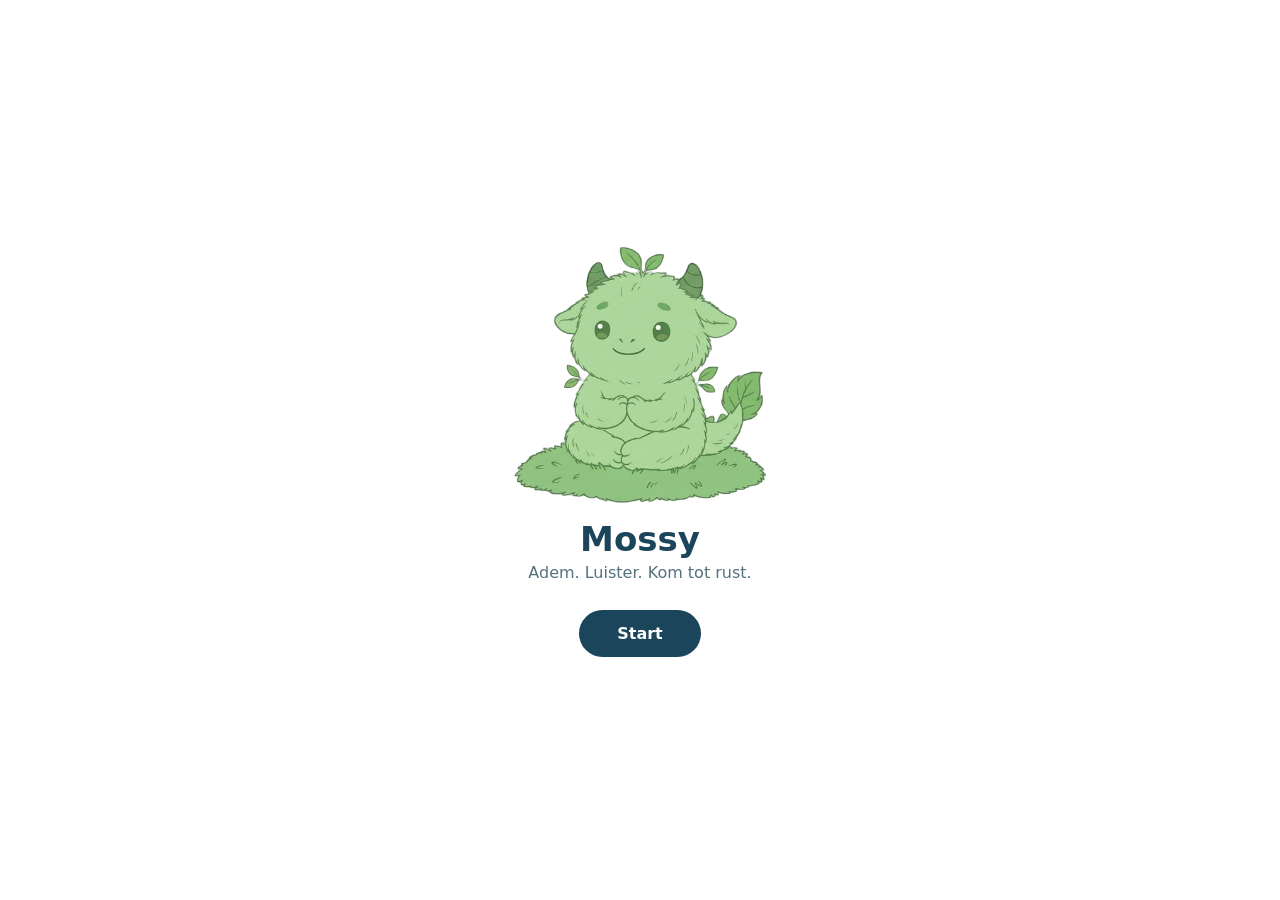
==== webapp/index.html @ 45d408dc "Projectstructuur: webapp, shared, physicalgames" ====
<!DOCTYPE html>
<html lang="nl">
<head>
  <meta charset="utf-8">
  <meta name="viewport" content="width=device-width, initial-scale=1, viewport-fit=cover">
  <meta name="theme-color" content="#ffffff">
  <title>Mossy</title>
  <link rel="stylesheet" href="style.css">
  <script src="script.js" defer></script>
</head>
<body>

  <!-- Welkomstscherm -->
  <div id="welcome">
    <img src="images/mossy.png" alt="Mossy, een klein mosdraakje">
    <h2>Mossy</h2>
    <p>Adem. Luister. Kom tot rust.</p>
    <button class="primary" id="go">Start</button>
  </div>

  <div id="app">
    <main>

      <!-- Ademhaling -->
      <section class="screen on" id="s-breathe">
        <div class="hd">
          <div>
            <h1>Ademhaling</h1>
            <p class="sub">In 4 · vasthouden 4 · uit 6</p>
          </div>
          <img class="mini" src="images/mossy.png" alt="">
        </div>
        <div class="stage">
          <div id="orb"></div>
          <div id="phase">Klaar</div>
        </div>
        <button class="primary" id="bBtn">Start</button>
      </section>

      <!-- Geluiden -->
      <section class="screen" id="s-sounds">
        <div class="hd">
          <div>
            <h1>Geluiden</h1>
            <p class="sub">Tik om af te spelen. Tik nogmaals om te stoppen.</p>
          </div>
          <img class="mini" src="images/mossy-headphones.png" alt="">
        </div>
        <div id="list"></div>
        <label class="lbl" for="vol">Volume</label>
        <input type="range" id="vol" min="0" max="100" value="50">
      </section>

      <!-- Mediteren -->
      <section class="screen" id="s-med">
        <div class="hd">
          <div>
            <h1>Mediteren</h1>
            <p class="sub">Kies een duur en kom tot rust.</p>
          </div>
          <img class="mini" src="images/mossy-yoga.png" alt="">
        </div>
        <div class="chips" id="chips"></div>
        <div class="stage">
          <svg viewBox="0 0 120 120">
            <circle cx="60" cy="60" r="54" fill="none" stroke="var(--ring)" stroke-width="5"/>
            <circle id="arc" cx="60" cy="60" r="54" fill="none" stroke="var(--accent)" stroke-width="5"
                    stroke-linecap="round" stroke-dasharray="339.3" stroke-dashoffset="0" transform="rotate(-90 60 60)"/>
          </svg>
          <div class="dial">
            <button class="plus" id="mPlus" disabled aria-label="Eén minuut erbij">+1 min</button>
            <div id="time" role="timer" aria-live="off">5:00</div>
            <div class="ctrls">
              <button class="ctl" id="mPause" disabled>
                <svg class="i-pause" viewBox="0 0 24 24" aria-hidden="true"><rect x="7" y="5" width="3.5" height="14" rx="1"/><rect x="13.5" y="5" width="3.5" height="14" rx="1"/></svg>
                <svg class="i-play" viewBox="0 0 24 24" aria-hidden="true"><path d="M8 5.5v13l10.5-6.5z"/></svg>
                <span>Pauze</span>
              </button>
              <button class="ctl" id="mRestart" title="Zet de timer en het onderwerp terug naar het begin">
                <svg viewBox="0 0 24 24" aria-hidden="true"><path d="M5 12a7 7 0 1 0 2.1-5" fill="none" stroke="currentColor" stroke-width="2.4" stroke-linecap="round"/><path d="M4.5 3.5v4.5H9" fill="none" stroke="currentColor" stroke-width="2.4" stroke-linecap="round" stroke-linejoin="round"/></svg>
                <span>Opnieuw</span>
              </button>
            </div>
          </div>
        </div>
        <p id="mState" class="mstate" aria-live="polite"></p>
        <button class="primary" id="mBtn">Begin</button>

        <!-- Onderwerp om over na te denken -->
        <div class="topic" id="topic" aria-live="polite">
          <span class="tag" id="topicTag" hidden><i class="dd"></i><span></span></span>
          <p id="topicText" class="empty">Tik op <b>Genereer</b> voor een onderwerp om over na te denken tijdens het mediteren.</p>
        </div>
        <div class="topic-actions">
          <button class="sec" id="prevBtn" hidden>← Vorig onderwerp</button>
          <button class="gen" id="genBtn"><span class="spin" aria-hidden="true">🔄</span>Genereer</button>
        </div>
      </section>

      <!-- Tips: Positieve Gezondheid -->
      <section class="screen" id="s-tips">
        <div class="hd">
          <div>
            <h1>Positieve Gezondheid</h1>
            <p class="sub">Zes domeinen. Kies er één voor tips.</p>
          </div>
          <img class="mini" src="images/mossy-book.png" alt="">
        </div>

        <details class="tip">
          <summary><i class="dd dd-body"></i>Lichaamsfuncties</summary>
          <p class="asp">Gezond voelen, fitheid, slapen, eten, bewegen en meer</p>
          <div class="tp"><span>Leg je telefoon 30 minuten voor het slapen weg.</span></div>
          <div class="tp"><span>Drink een glas water en eet iets voordat je gaat leren.</span></div>
          <div class="tp"><span>Sta elk uur even op en beweeg een minuutje.</span></div>
          <div class="gw"><button class="go" data-go="stretch">Open Rekken</button></div>
        </details>

        <details class="tip">
          <summary><i class="dd dd-mind"></i>Mentaal welbevinden</summary>
          <p class="asp">Concentreren, vrolijk zijn, jezelf accepteren, omgaan met verandering en meer</p>
          <div class="tp"><span>Schrijf 2 minuten alles op wat je dwarszit en kies er één ding uit.</span></div>
          <div class="tp"><span>Doe de 5-4-3-2-1 oefening: 5 dingen die je ziet, 4 die je voelt, 3 die je hoort, 2 die je ruikt, 1 die je proeft.</span></div>
          <div class="tp"><span>Adem drie keer rustig in en uit.</span></div>
          <div class="gw"><button class="go" data-go="breathe">Open Ademhaling</button></div>
        </details>

        <details class="tip">
          <summary><i class="dd dd-meaning"></i>Zingeving</summary>
          <p class="asp">Zinvol leven, vertrouwen, dankbaarheid, blijven leren en meer</p>
          <div class="tp"><span>Schrijf één ding op waar je dankbaar voor bent.</span></div>
          <div class="tp"><span>Vraag jezelf af waarom dit vak of deze taak ertoe doet voor jou.</span></div>
          <div class="tp"><span>Leer iets kleins puur voor de lol.</span></div>
          <div class="tp"><span>Neem even een rustmoment.</span></div>
          <div class="gw"><button class="go" data-go="med">Open Mediteren</button></div>
        </details>

        <details class="tip">
          <summary><i class="dd dd-life"></i>Kwaliteit van leven</summary>
          <p class="asp">Genieten, gelukkig zijn, balans, je veilig voelen en meer</p>
          <div class="tp"><span>Plan elke dag iets kleins waar je van geniet.</span></div>
          <div class="tp"><span>Zoek een rustige plek om te leren of te ontspannen.</span></div>
          <div class="tp"><span>Zorg voor balans tussen school, vrienden en tijd voor jezelf.</span></div>
          <div class="gw"><button class="go" data-go="sounds">Open Geluiden</button></div>
        </details>

        <details class="tip">
          <summary><i class="dd dd-social"></i>Meedoen</summary>
          <p class="asp">Sociale contacten, erbij horen, steun van anderen en meer</p>
          <div class="tp"><span>Stuur een vriend of klasgenoot een berichtje.</span></div>
          <div class="tp"><span>Doe af en toe iets leuks samen, zoals een wandeling of samen leren.</span></div>
          <div class="tp"><span>Zoek een groep of club waar je bij hoort.</span></div>
        </details>

        <details class="tip">
          <summary><i class="dd dd-daily"></i>Dagelijks functioneren</summary>
          <p class="asp">Zorgen voor jezelf, je grenzen kennen, omgaan met tijd, hulp vragen en meer</p>
          <div class="tp"><span>Maak de taak kleiner: kies de kleinste volgende stap en doe die 10 minuten.</span></div>
          <div class="tp"><span>Plan je week en schrijf de deadlines op.</span></div>
          <div class="tp"><span>Vraag hulp bij een mentor, docent of schoolcoach. Daar zijn ze voor.</span></div>
        </details>

        <p class="note">Heb je meer hulp nodig? Praat met een docent of maak een afspraak met je SLB'er.</p>
      </section>

      <!-- Rekken -->
      <section class="screen" id="s-stretch">
        <div class="hd">
          <div>
            <h1>Rekken</h1>
            <p class="sub">Veel gezeten? Beweeg een minuutje.</p>
          </div>
          <img class="mini" src="images/mossy-stretch.png" alt="">
        </div>
        <div class="chips pick" id="stLen">
          <button class="chip on" data-v="q">Kort · 1 min</button>
          <button class="chip" data-v="f">Volledig · 3 min</button>
        </div>
        <div class="stage stretch-stage">
          <div id="stEmoji">🤸</div>
          <div id="stName">Klaar?</div>
          <p id="stText" class="sub">Kies een duur en druk op start.</p>
          <div class="dots" id="stDots"></div>
          <div class="bar"><i id="stBar"></i></div>
          <div id="stClock"></div>
        </div>
        <button class="primary" id="stBtn">Start</button>
      </section>

    </main>

    <nav id="nav">
      <button class="on" data-t="breathe"><i>🌬️</i>Ademhaling</button>
      <button data-t="sounds"><i>🌧️</i>Geluiden</button>
      <button data-t="med"><i>🧘</i>Mediteren</button>
      <button data-t="tips"><i>🌱</i>Tips</button>
      <button data-t="stretch"><i>🤸</i>Rekken</button>
    </nav>
  </div>

</body>
</html>
---- webapp/style.css ----
/* ===== Variabelen ===== */
:root {
  --bg1: #ffffff;
  --bg2: #ffffff;
  --card: #e2f2cb99;
  --text: #1B455B;
  --muted: #55727f;
  --accent: #64b255;
  --ring: #e2f2cb;
  --navy: #1B455B;
  --lime: #96cc4b;
}

/* ===== Basis ===== */
* { box-sizing: border-box; }

html, body { height: 100%; margin: 0; }

body {
  /* ruimte voor de notch / home-balk op telefoons */
  padding-top: env(safe-area-inset-top, 0px);
  padding-bottom: env(safe-area-inset-bottom, 0px);
  background: linear-gradient(var(--bg1), var(--bg2));
  color: var(--text);
  font-family: system-ui, -apple-system, "Segoe UI", sans-serif;
  display: flex;
  justify-content: center;
}

html, body, button, summary, input { touch-action: manipulation; }

button {
  font: inherit;
  color: inherit;
  cursor: pointer;
  border: 0;
  -webkit-tap-highlight-color: transparent;
  -webkit-user-select: none;
  user-select: none;
}

/* ===== Layout ===== */
#app {
  width: 100%;
  max-width: 430px;
  height: 100%;
  display: flex;
  flex-direction: column;
  background: var(--bg1);
  color: var(--text);
  transition: background .5s, color .5s;
}

main {
  flex: 1;
  overflow-y: auto;
  padding: 28px 22px 12px;
  display: flex;
  flex-direction: column;
  align-items: center;
  scrollbar-width: none;
}
main::-webkit-scrollbar { display: none; }

h1 { font-size: 22px; font-weight: 600; margin: 0 0 4px; align-self: flex-start; }
p.sub { margin: 0 0 24px; color: var(--muted); font-size: 14px; align-self: flex-start; }

.screen { display: none; width: 100%; flex-direction: column; align-items: center; flex: 1; }
.screen.on { display: flex; }

/* Kop met mini-Mossy rechts */
.hd { width: 100%; display: flex; justify-content: space-between; align-items: flex-start; gap: 12px; }
.hd p.sub { margin-bottom: 12px; }
.mini { width: 72px; height: 72px; object-fit: contain; flex-shrink: 0; }

/* ===== Knoppen ===== */
.primary {
  background: var(--navy);
  color: #fff;
  padding: 14px 38px;
  border-radius: 999px;
  font-weight: 600;
  font-size: 16px;
  margin-top: auto;
  margin-bottom: 12px;
}

.chips { display: flex; flex-wrap: wrap; gap: 10px; margin-bottom: 20px; }
.chip { background: var(--card); padding: 10px 20px; border-radius: 999px; font-size: 15px; }
.chip.on { background: var(--navy); color: #fff; font-weight: 600; }
.pick { align-self: flex-start; margin-bottom: 14px; }

.lbl { align-self: flex-start; font-size: 13px; color: var(--muted); margin-bottom: 6px; }

input[type=range] { width: 100%; accent-color: var(--accent); margin: 8px 0 16px; }

/* ===== Welkomstscherm ===== */
#welcome {
  position: fixed;
  inset: 0;
  background: #fff;
  z-index: 9;
  display: flex;
  flex-direction: column;
  align-items: center;
  justify-content: center;
  padding: 24px;
  text-align: center;
  transition: opacity .4s;
}
#welcome img { width: min(260px, 70vw); animation: fl 4s ease-in-out infinite; }
#welcome h2 { font-size: 34px; margin: 12px 0 4px; color: var(--text); }
#welcome p { color: var(--muted); margin: 0 0 28px; }
#welcome .primary { margin: 0; }

@keyframes fl { 50% { transform: translateY(-8px); } }

/* ===== Ademhaling ===== */
.stage {
  flex: 1;
  display: flex;
  align-items: center;
  justify-content: center;
  width: 100%;
  position: relative;
  min-height: 280px;
}

#orb {
  width: 150px;
  height: 150px;
  border-radius: 50%;
  background: radial-gradient(circle at 35% 30%, #96cc4b, #64b255);
  transform: scale(1);
  box-shadow: 0 0 50px #96cc4baa;
}

#phase { position: absolute; font-size: 18px; font-weight: 500; color: var(--navy); pointer-events: none; }

/* ===== Geluiden ===== */
#list { width: 100%; }

.card {
  width: 100%;
  background: var(--card);
  border: 1px solid var(--ring);
  border-radius: 18px;
  padding: 16px 18px;
  margin-bottom: 12px;
  display: flex;
  align-items: center;
  gap: 14px;
  text-align: left;
}
.card.on { outline: 2px solid var(--accent); }
.card .ic { font-size: 26px; }
.card b { display: block; font-size: 16px; }
.card span { font-size: 13px; color: var(--muted); }
.card .st { margin-left: auto; font-size: 13px; font-weight: 600; color: var(--navy); }

/* ===== Mediteren ===== */
#s-med .stage { min-height: 0; }
#s-med .chips { margin-bottom: 8px; }
#s-med .primary { margin-top: 4px; }
.stage > svg { width: 262px; height: 262px; }
#time { font-size: 36px; font-weight: 300; font-variant-numeric: tabular-nums; line-height: 1.1; }
#time.done { font-size: 17px; font-weight: 600; }

/* chips zijn vergrendeld zolang de timer loopt */
#chips.locked .chip:not(.on) { opacity: .45; cursor: not-allowed; }

/* inhoud in de cirkel: +1 min, tijd, knoppen */
.dial { position: absolute; display: flex; flex-direction: column; align-items: center; gap: 6px; }
.plus {
  background: var(--card);
  border: 1px solid var(--ring);
  color: var(--navy);
  border-radius: 999px;
  padding: 3px 11px;
  font-size: 12px;
  font-weight: 600;
}
.ctrls { display: flex; gap: 6px; margin-top: 2px; }
.ctl {
  display: inline-flex;
  align-items: center;
  gap: 5px;
  background: var(--card);
  border: 1px solid var(--ring);
  color: var(--navy);
  border-radius: 999px;
  padding: 6px 11px 6px 8px;
  font-size: 13px;
  font-weight: 600;
}
.ctl svg { width: 15px; height: 15px; fill: currentColor; flex-shrink: 0; }
.ctl .i-play { display: none; }
.ctl.paused .i-pause { display: none; }
.ctl.paused .i-play { display: block; }
.plus:disabled, .ctl:disabled { opacity: .35; cursor: default; }

/* status onder de cirkel */
.mstate { min-height: 18px; margin: 6px 0 0; font-size: 13px; color: var(--muted); }
#s-med.is-paused #time { animation: blink 1.2s ease-in-out infinite; }
@keyframes blink { 50% { opacity: .35; } }

/* onderwerp-kaart */
.topic {
  width: 100%;
  min-height: 92px;
  background: var(--card);
  border: 1px solid var(--ring);
  border-radius: 18px;
  padding: 14px 18px;
  margin-top: 6px;
  text-align: left;
}
.topic p { margin: 0; font-size: 15px; line-height: 1.45; color: var(--text); }
.topic p.empty { color: var(--muted); font-size: 14px; }
.topic.pop { animation: pop .3s ease-out; }
@keyframes pop { from { opacity: 0; transform: translateY(6px); } }

.tag {
  display: inline-flex;
  align-items: center;
  background: #fff;
  color: var(--navy);
  border-radius: 999px;
  padding: 3px 10px;
  font-size: 12px;
  font-weight: 600;
  margin-bottom: 8px;
}
.tag[hidden] { display: none; }
.tag .dd { width: 8px; height: 8px; margin-right: 6px; }

.topic-actions { width: 100%; display: flex; justify-content: flex-end; gap: 10px; align-items: center; margin: 10px 0 8px; }
.sec {
  background: none;
  border: 1.5px solid var(--ring);
  color: var(--navy);
  border-radius: 999px;
  padding: 9px 14px;
  font-size: 14px;
  font-weight: 600;
}
.sec[hidden] { display: none; }
.gen {
  display: inline-flex;
  align-items: center;
  gap: 8px;
  background: #fff;
  border: 1.5px solid var(--accent);
  color: var(--navy);
  border-radius: 999px;
  padding: 9px 18px;
  font-weight: 600;
  font-size: 15px;
}
.gen .spin { display: inline-block; font-size: 18px; }
.gen.go-spin .spin { animation: spin .45s ease-out; }
@keyframes spin { to { transform: rotate(360deg); } }

/* ===== Tips ===== */
.tip, .tipcard {
  width: 100%;
  background: var(--card);
  border: 1px solid var(--ring);
  border-radius: 18px;
  padding: 14px 18px;
  margin-bottom: 10px;
  text-align: left;
}
.tipcard { display: flex; align-items: center; gap: 14px; margin-bottom: 16px; }
.tipcard b { display: block; }
.tipcard span { font-size: 13px; color: var(--muted); }

.tip summary { font-weight: 600; cursor: pointer; list-style: none; }
.tip summary::-webkit-details-marker { display: none; }
.tip summary::after { content: "+"; float: right; color: var(--muted); }
.tip[open] summary::after { content: "\2013"; }
.tip p { margin: 8px 0 0; font-size: 14px; line-height: 1.45; color: var(--muted); }
.tip ul { margin: 8px 0 0; padding-left: 20px; font-size: 14px; line-height: 1.6; color: var(--muted); }
.tip .asp { font-size: 13px; margin: 8px 0 6px; }

.tp {
  display: flex;
  flex-direction: column;
  align-items: flex-start;
  gap: 6px;
  font-size: 14px;
  line-height: 1.45;
  padding: 10px 0;
  border-top: 1px solid var(--ring);
}
.gw { border-top: 1px solid var(--ring); padding-top: 12px; margin-top: 2px; }
.go { background: var(--navy); color: #fff; border-radius: 999px; padding: 6px 14px; font-size: 13px; font-weight: 600; }

/* Gekleurde bolletjes per domein */
.dd { display: inline-block; width: 10px; height: 10px; border-radius: 50%; margin-right: 10px; }
.dd-body    { background: #e5202e; }
.dd-mind    { background: #1f86c8; }
.dd-meaning { background: #7b3f98; }
.dd-life    { background: #f7a21b; }
.dd-social  { background: #f26a21; }
.dd-daily   { background: #7ab536; }

.note { font-size: 13px; color: var(--muted); margin: 6px 0 12px; line-height: 1.4; text-align: left; width: 100%; }

/* ===== Rekken ===== */
.stretch-stage { min-height: 0; flex-direction: column; text-align: center; }
#stEmoji { font-size: 72px; }
#stName { font-size: 22px; font-weight: 600; margin-top: 6px; }
#stText { align-self: center; max-width: 300px; margin: 6px 0 12px; }
#sLeft { font-size: 15px; color: var(--muted); min-height: 20px; margin-top: 6px; }

.dots { display: flex; gap: 6px; margin: 4px 0 12px; }
.dots b { width: 9px; height: 9px; border-radius: 50%; background: var(--ring); }
.dots b.on { background: var(--accent); }

.bar { width: 220px; height: 8px; border-radius: 99px; background: var(--ring); overflow: hidden; }
.bar i { display: block; height: 100%; width: 0; background: var(--accent); transition: width 1s linear; }

#stClock { font-size: 14px; color: var(--muted); margin-top: 8px; min-height: 18px; }

/* ===== Navigatie ===== */
nav { display: flex; border-top: 1px solid var(--ring); padding: 8px 0 6px; }
nav button {
  flex: 1;
  min-width: 0;
  background: none;
  padding: 8px 2px;
  color: var(--muted);
  font-size: 12px;
  display: flex;
  flex-direction: column;
  align-items: center;
  gap: 2px;
}
nav button i { font-style: normal; font-size: 22px; }
nav button.on { color: var(--navy); font-weight: 600; }
nav button.on i { background: var(--lime); border-radius: 999px; padding: 2px 16px; }

/* ===== Nachtmodus (zet class="night" op #app) ===== */
#app.night { background: #1B455B; --text: #e2f2cb; --muted: #a9c9b3; --card: #ffffff14; --ring: #ffffff26; }
#app.night .primary,
#app.night .chip.on { background: var(--lime); color: #1B455B; }
#app.night nav button.on { color: #e2f2cb; }
#app.night .card .st { color: var(--lime); }
#app.night .go { background: var(--lime); color: #1B455B; }
#app.night .gen, #app.night .tag { background: #ffffff14; color: var(--text); }
#app.night .plus, #app.night .ctl, #app.night .sec { color: var(--text); }

/* ===== Minder beweging ===== */
@media (prefers-reduced-motion: reduce) {
  #welcome img,
  .topic.pop,
  .gen.go-spin .spin { animation: none; }
  #s-med.is-paused #time { animation: none; opacity: .5; }
}
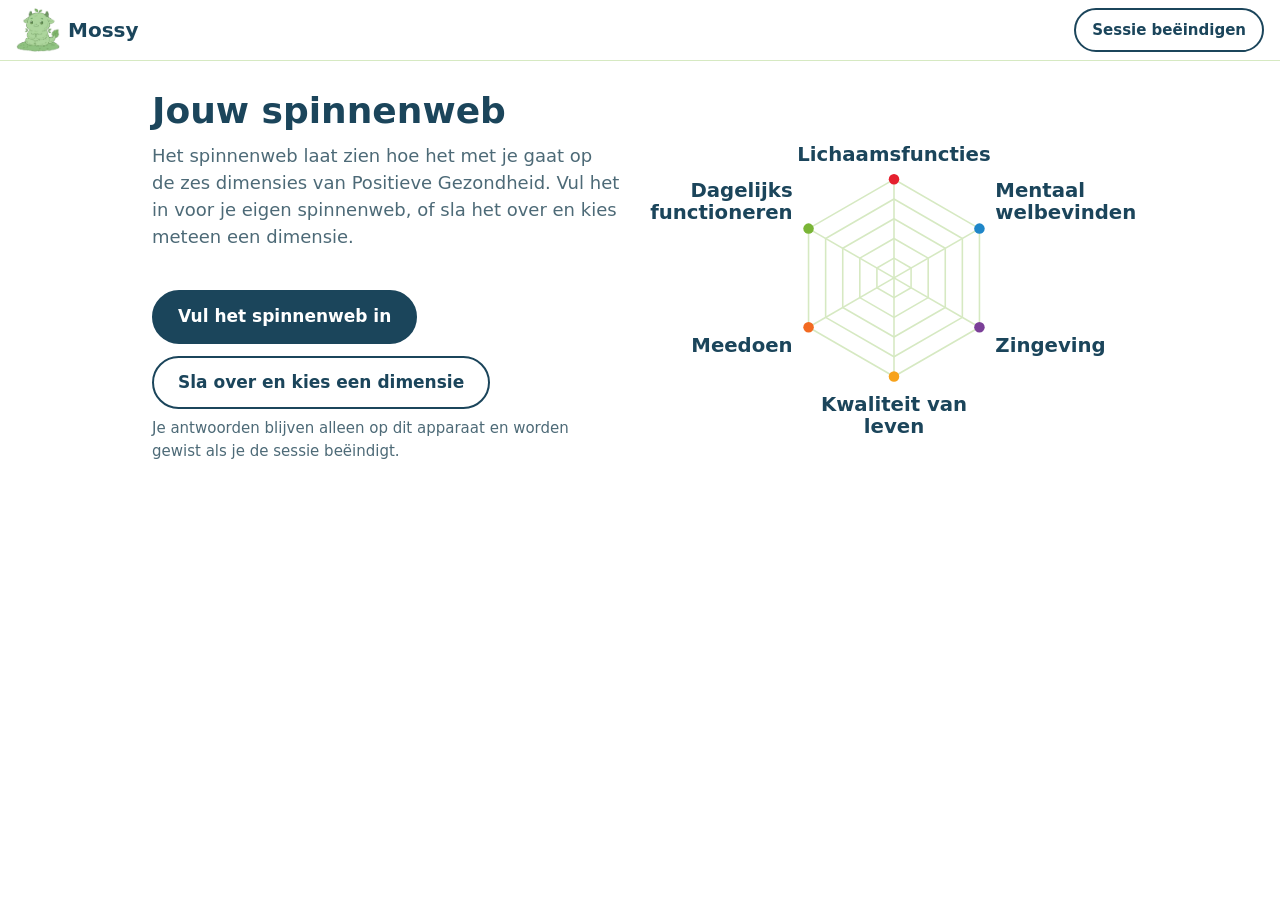
==== commit ce6a3c7f: "Webapp update - Kiosk met introductie-animatie, overstap naar iPad of telefoon (QR-code) - iPad/tele" ====
--- a/webapp/index.html
+++ b/webapp/index.html
@@ -5,198 +5,54 @@
   <meta name="viewport" content="width=device-width, initial-scale=1, viewport-fit=cover">
   <meta name="theme-color" content="#ffffff">
   <title>Mossy</title>
-  <link rel="stylesheet" href="style.css">
-  <script src="script.js" defer></script>
+  <link rel="stylesheet" href="css/mossy.css">
+  <link rel="stylesheet" href="css/activiteiten.css">
+  <!-- Volgorde: instellingen en gegevens eerst, daarna functies, schermen en als laatste app.js -->
+  <script src="config.js" defer></script>
+  <script src="data/dimensies.js" defer></script>
+  <script src="data/iph-vragen.js" defer></script>
+  <script src="js/sessie.js" defer></script>
+  <script src="js/score.js" defer></script>
+  <script src="js/spinnenweb-svg.js" defer></script>
+  <script src="js/activiteiten/rekken.js" defer></script>
+  <script src="js/activiteiten/ademhaling.js" defer></script>
+  <script src="js/activiteiten/loslaten.js" defer></script>
+  <script src="js/activiteiten/mediteren.js" defer></script>
+  <script src="js/activiteiten/geluiden.js" defer></script>
+  <script src="js/activiteiten/social-challenge.js" defer></script>
+  <script src="js/activiteiten/morning-rush.js" defer></script>
+  <script src="js/schermen/spinnenweb.js" defer></script>
+  <script src="js/schermen/vragenlijst.js" defer></script>
+  <script src="js/schermen/dimensiemenu.js" defer></script>
+  <script src="js/schermen/dimensiepagina.js" defer></script>
+  <script src="js/schermen/activiteiten.js" defer></script>
+  <script src="js/app.js" defer></script>
 </head>
-<body>
+<body class="app">
 
-  <!-- Welkomstscherm -->
-  <div id="welcome">
-    <img src="images/mossy.png" alt="Mossy, een klein mosdraakje">
-    <h2>Mossy</h2>
-    <p>Adem. Luister. Kom tot rust.</p>
-    <button class="primary" id="go">Start</button>
-  </div>
+  <header class="kop">
+    <a class="merk" href="#/"><img src="images/mossy.png" alt=""><span>Mossy</span></a>
+    <button type="button" class="knop klein-knop" id="bEinde">Sessie beëindigen</button>
+  </header>
 
-  <div id="app">
-    <main>
+  <main id="inhoud"></main>
 
-      <!-- Ademhaling -->
-      <section class="screen on" id="s-breathe">
-        <div class="hd">
-          <div>
-            <h1>Ademhaling</h1>
-            <p class="sub">In 4 · vasthouden 4 · uit 6</p>
-          </div>
-          <img class="mini" src="images/mossy.png" alt="">
-        </div>
-        <div class="stage">
-          <div id="orb"></div>
-          <div id="phase">Klaar</div>
-        </div>
-        <button class="primary" id="bBtn">Start</button>
-      </section>
+  <dialog id="eindDialoog" aria-labelledby="eindTitel">
+    <h2 id="eindTitel">Sessie beëindigen?</h2>
+    <p>Je antwoorden, je resultaat en je voortgang worden gewist. De volgende student begint weer bij het spinnenweb.</p>
+    <div class="acties rij">
+      <button type="button" class="knop primair" id="bEindeJa">Ja, wis alles</button>
+      <button type="button" class="knop" id="bEindeNee">Annuleren</button>
+    </div>
+  </dialog>
 
-      <!-- Geluiden -->
-      <section class="screen" id="s-sounds">
-        <div class="hd">
-          <div>
-            <h1>Geluiden</h1>
-            <p class="sub">Tik om af te spelen. Tik nogmaals om te stoppen.</p>
-          </div>
-          <img class="mini" src="images/mossy-headphones.png" alt="">
-        </div>
-        <div id="list"></div>
-        <label class="lbl" for="vol">Volume</label>
-        <input type="range" id="vol" min="0" max="100" value="50">
-      </section>
-
-      <!-- Mediteren -->
-      <section class="screen" id="s-med">
-        <div class="hd">
-          <div>
-            <h1>Mediteren</h1>
-            <p class="sub">Kies een duur en kom tot rust.</p>
-          </div>
-          <img class="mini" src="images/mossy-yoga.png" alt="">
-        </div>
-        <div class="chips" id="chips"></div>
-        <div class="stage">
-          <svg viewBox="0 0 120 120">
-            <circle cx="60" cy="60" r="54" fill="none" stroke="var(--ring)" stroke-width="5"/>
-            <circle id="arc" cx="60" cy="60" r="54" fill="none" stroke="var(--accent)" stroke-width="5"
-                    stroke-linecap="round" stroke-dasharray="339.3" stroke-dashoffset="0" transform="rotate(-90 60 60)"/>
-          </svg>
-          <div class="dial">
-            <button class="plus" id="mPlus" disabled aria-label="Eén minuut erbij">+1 min</button>
-            <div id="time" role="timer" aria-live="off">5:00</div>
-            <div class="ctrls">
-              <button class="ctl" id="mPause" disabled>
-                <svg class="i-pause" viewBox="0 0 24 24" aria-hidden="true"><rect x="7" y="5" width="3.5" height="14" rx="1"/><rect x="13.5" y="5" width="3.5" height="14" rx="1"/></svg>
-                <svg class="i-play" viewBox="0 0 24 24" aria-hidden="true"><path d="M8 5.5v13l10.5-6.5z"/></svg>
-                <span>Pauze</span>
-              </button>
-              <button class="ctl" id="mRestart" title="Zet de timer en het onderwerp terug naar het begin">
-                <svg viewBox="0 0 24 24" aria-hidden="true"><path d="M5 12a7 7 0 1 0 2.1-5" fill="none" stroke="currentColor" stroke-width="2.4" stroke-linecap="round"/><path d="M4.5 3.5v4.5H9" fill="none" stroke="currentColor" stroke-width="2.4" stroke-linecap="round" stroke-linejoin="round"/></svg>
-                <span>Opnieuw</span>
-              </button>
-            </div>
-          </div>
-        </div>
-        <p id="mState" class="mstate" aria-live="polite"></p>
-        <button class="primary" id="mBtn">Begin</button>
-
-        <!-- Onderwerp om over na te denken -->
-        <div class="topic" id="topic" aria-live="polite">
-          <span class="tag" id="topicTag" hidden><i class="dd"></i><span></span></span>
-          <p id="topicText" class="empty">Tik op <b>Genereer</b> voor een onderwerp om over na te denken tijdens het mediteren.</p>
-        </div>
-        <div class="topic-actions">
-          <button class="sec" id="prevBtn" hidden>← Vorig onderwerp</button>
-          <button class="gen" id="genBtn"><span class="spin" aria-hidden="true">🔄</span>Genereer</button>
-        </div>
-      </section>
-
-      <!-- Tips: Positieve Gezondheid -->
-      <section class="screen" id="s-tips">
-        <div class="hd">
-          <div>
-            <h1>Positieve Gezondheid</h1>
-            <p class="sub">Zes domeinen. Kies er één voor tips.</p>
-          </div>
-          <img class="mini" src="images/mossy-book.png" alt="">
-        </div>
-
-        <details class="tip">
-          <summary><i class="dd dd-body"></i>Lichaamsfuncties</summary>
-          <p class="asp">Gezond voelen, fitheid, slapen, eten, bewegen en meer</p>
-          <div class="tp"><span>Leg je telefoon 30 minuten voor het slapen weg.</span></div>
-          <div class="tp"><span>Drink een glas water en eet iets voordat je gaat leren.</span></div>
-          <div class="tp"><span>Sta elk uur even op en beweeg een minuutje.</span></div>
-          <div class="gw"><button class="go" data-go="stretch">Open Rekken</button></div>
-        </details>
-
-        <details class="tip">
-          <summary><i class="dd dd-mind"></i>Mentaal welbevinden</summary>
-          <p class="asp">Concentreren, vrolijk zijn, jezelf accepteren, omgaan met verandering en meer</p>
-          <div class="tp"><span>Schrijf 2 minuten alles op wat je dwarszit en kies er één ding uit.</span></div>
-          <div class="tp"><span>Doe de 5-4-3-2-1 oefening: 5 dingen die je ziet, 4 die je voelt, 3 die je hoort, 2 die je ruikt, 1 die je proeft.</span></div>
-          <div class="tp"><span>Adem drie keer rustig in en uit.</span></div>
-          <div class="gw"><button class="go" data-go="breathe">Open Ademhaling</button></div>
-        </details>
-
-        <details class="tip">
-          <summary><i class="dd dd-meaning"></i>Zingeving</summary>
-          <p class="asp">Zinvol leven, vertrouwen, dankbaarheid, blijven leren en meer</p>
-          <div class="tp"><span>Schrijf één ding op waar je dankbaar voor bent.</span></div>
-          <div class="tp"><span>Vraag jezelf af waarom dit vak of deze taak ertoe doet voor jou.</span></div>
-          <div class="tp"><span>Leer iets kleins puur voor de lol.</span></div>
-          <div class="tp"><span>Neem even een rustmoment.</span></div>
-          <div class="gw"><button class="go" data-go="med">Open Mediteren</button></div>
-        </details>
-
-        <details class="tip">
-          <summary><i class="dd dd-life"></i>Kwaliteit van leven</summary>
-          <p class="asp">Genieten, gelukkig zijn, balans, je veilig voelen en meer</p>
-          <div class="tp"><span>Plan elke dag iets kleins waar je van geniet.</span></div>
-          <div class="tp"><span>Zoek een rustige plek om te leren of te ontspannen.</span></div>
-          <div class="tp"><span>Zorg voor balans tussen school, vrienden en tijd voor jezelf.</span></div>
-          <div class="gw"><button class="go" data-go="sounds">Open Geluiden</button></div>
-        </details>
-
-        <details class="tip">
-          <summary><i class="dd dd-social"></i>Meedoen</summary>
-          <p class="asp">Sociale contacten, erbij horen, steun van anderen en meer</p>
-          <div class="tp"><span>Stuur een vriend of klasgenoot een berichtje.</span></div>
-          <div class="tp"><span>Doe af en toe iets leuks samen, zoals een wandeling of samen leren.</span></div>
-          <div class="tp"><span>Zoek een groep of club waar je bij hoort.</span></div>
-        </details>
-
-        <details class="tip">
-          <summary><i class="dd dd-daily"></i>Dagelijks functioneren</summary>
-          <p class="asp">Zorgen voor jezelf, je grenzen kennen, omgaan met tijd, hulp vragen en meer</p>
-          <div class="tp"><span>Maak de taak kleiner: kies de kleinste volgende stap en doe die 10 minuten.</span></div>
-          <div class="tp"><span>Plan je week en schrijf de deadlines op.</span></div>
-          <div class="tp"><span>Vraag hulp bij een mentor, docent of schoolcoach. Daar zijn ze voor.</span></div>
-        </details>
-
-        <p class="note">Heb je meer hulp nodig? Praat met een docent of maak een afspraak met je SLB'er.</p>
-      </section>
-
-      <!-- Rekken -->
-      <section class="screen" id="s-stretch">
-        <div class="hd">
-          <div>
-            <h1>Rekken</h1>
-            <p class="sub">Veel gezeten? Beweeg een minuutje.</p>
-          </div>
-          <img class="mini" src="images/mossy-stretch.png" alt="">
-        </div>
-        <div class="chips pick" id="stLen">
-          <button class="chip on" data-v="q">Kort · 1 min</button>
-          <button class="chip" data-v="f">Volledig · 3 min</button>
-        </div>
-        <div class="stage stretch-stage">
-          <div id="stEmoji">🤸</div>
-          <div id="stName">Klaar?</div>
-          <p id="stText" class="sub">Kies een duur en druk op start.</p>
-          <div class="dots" id="stDots"></div>
-          <div class="bar"><i id="stBar"></i></div>
-          <div id="stClock"></div>
-        </div>
-        <button class="primary" id="stBtn">Start</button>
-      </section>
-
-    </main>
-
-    <nav id="nav">
-      <button class="on" data-t="breathe"><i>🌬️</i>Ademhaling</button>
-      <button data-t="sounds"><i>🌧️</i>Geluiden</button>
-      <button data-t="med"><i>🧘</i>Mediteren</button>
-      <button data-t="tips"><i>🌱</i>Tips</button>
-      <button data-t="stretch"><i>🤸</i>Rekken</button>
-    </nav>
-  </div>
+  <dialog id="inactiefDialoog" aria-labelledby="inactiefTitel">
+    <h2 id="inactiefTitel">Ben je er nog?</h2>
+    <p>Je hebt een tijdje niets gedaan. Zonder reactie wordt je sessie over <b>30</b> seconden gewist.</p>
+    <div class="acties rij">
+      <button type="button" class="knop primair" id="bNogHier">Ja, ik ga verder</button>
+    </div>
+  </dialog>
 
 </body>
 </html>
--- a/webapp/css/mossy.css
+++ b/webapp/css/mossy.css
@@ -0,0 +1,274 @@
+/* =========================================================
+   Mossy-huisstijl voor iPad, telefoon en kiosk.
+   Kleuren en vormen komen uit de oorspronkelijke style.css.
+   Eén set schermen; de indeling past zich aan de breedte aan.
+   ========================================================= */
+:root {
+  --navy: #1B455B;
+  --text: #1B455B;
+  --muted: #4d6a77;
+  --groen: #64b255;
+  --lime: #96cc4b;
+  --ring: #d6e9c2;
+  --kaart: #f3f9ea;
+  --wit: #fff;
+  --let-op: #fff4dc;
+  --let-op-tekst: #6b4700;
+  --radius: 20px;
+  /* namen uit de oorspronkelijke style.css, gebruikt in css/activiteiten.css */
+  --accent: #64b255;
+  --card: #e2f2cb99;
+}
+
+/* ===== Basis ===== */
+* { box-sizing: border-box; }
+html { -webkit-text-size-adjust: 100%; }
+body {
+  margin: 0;
+  min-height: 100vh;
+  min-height: 100dvh;
+  background: var(--wit);
+  color: var(--text);
+  font: 17px/1.5 system-ui, -apple-system, "Segoe UI", sans-serif;
+  overflow-wrap: break-word;
+}
+img { max-width: 100%; }
+h1 { font-size: clamp(26px, 5vw, 36px); line-height: 1.2; margin: 4px 0 10px; }
+h2 { font-size: 21px; line-height: 1.3; margin: 0 0 8px; }
+h3 { font-size: 17px; margin: 14px 0 6px; }
+p { margin: 0 0 12px; }
+[tabindex="-1"]:focus, [tabindex="-1"]:focus-visible { outline: none; box-shadow: none; }
+.lead { font-size: 18px; color: var(--muted); max-width: 60ch; }
+.klein { font-size: 15px; color: var(--muted); }
+button, a { touch-action: manipulation; -webkit-tap-highlight-color: transparent; }
+
+/* Duidelijk zichtbare toetsenbordfocus op alles wat je kunt bedienen */
+:focus-visible {
+  outline: 3px solid var(--navy);
+  outline-offset: 3px;
+  box-shadow: 0 0 0 6px var(--lime);
+  border-radius: 12px;
+}
+
+/* ===== Kop en hoofdinhoud ===== */
+.app { display: flex; flex-direction: column; }
+.kop {
+  position: sticky;
+  top: 0;
+  z-index: 5;
+  display: flex;
+  align-items: center;
+  justify-content: space-between;
+  gap: 12px;
+  padding: calc(8px + env(safe-area-inset-top, 0px)) 16px 8px;
+  background: var(--wit);
+  border-bottom: 1px solid var(--ring);
+}
+.merk { display: flex; align-items: center; gap: 8px; color: var(--navy); font-weight: 700; font-size: 20px; text-decoration: none; min-height: 44px; }
+.merk img { width: 44px; height: 44px; object-fit: contain; }
+@media (max-width: 359px) { .merk span { display: none; } }
+
+main {
+  flex: 1;
+  width: 100%;
+  max-width: 1040px;
+  margin: 0 auto;
+  padding: 16px 16px calc(32px + env(safe-area-inset-bottom, 0px));
+}
+@media (min-width: 600px) { main { padding: 24px 32px 48px; } }
+
+/* ===== Knoppen ===== */
+.knop {
+  display: inline-flex;
+  flex-direction: column;
+  align-items: center;
+  justify-content: center;
+  min-height: 52px;
+  padding: 12px 24px;
+  border: 2px solid var(--navy);
+  border-radius: 999px;
+  background: var(--wit);
+  color: var(--navy);
+  font: inherit;
+  font-weight: 600;
+  text-align: center;
+  text-decoration: none;
+  cursor: pointer;
+}
+.knop:hover { background: var(--kaart); }
+.knop.primair { background: var(--navy); color: var(--wit); }
+.knop.primair:hover { background: #2a5a73; }
+.knop.tekstknop { border-color: transparent; background: none; text-decoration: underline; text-underline-offset: 4px; }
+.knop.uit { border-style: dashed; border-color: #9fb3bc; color: var(--muted); background: var(--wit); cursor: default; }
+.knop.uit small { font-size: 13px; font-weight: 600; color: var(--let-op-tekst); }
+.knop.klein-knop { min-height: 44px; padding: 8px 16px; font-size: 15px; white-space: nowrap; }
+.knop[hidden] { display: none; }
+
+.acties { display: flex; flex-direction: column; gap: 12px; margin: 20px 0 8px; }
+.acties.rij { flex-direction: row; flex-wrap: wrap; }
+@media (min-width: 600px) { .acties { flex-direction: row; flex-wrap: wrap; } }
+
+.terug {
+  display: inline-flex;
+  align-items: center;
+  min-height: 44px;
+  color: var(--navy);
+  font-weight: 600;
+  text-decoration: none;
+}
+.terug:hover { text-decoration: underline; }
+
+/* ===== Kaarten, labels en meldingen ===== */
+.kaart {
+  display: flex;
+  flex-direction: column;
+  gap: 6px;
+  padding: 18px 20px;
+  border: 1px solid var(--ring);
+  border-radius: var(--radius);
+  background: var(--kaart);
+  color: var(--text);
+  text-decoration: none;
+}
+a.kaart:hover { border-color: var(--groen); box-shadow: 0 6px 20px rgba(27, 69, 91, .12); }
+
+.stip { display: inline-block; width: 12px; height: 12px; border-radius: 50%; margin-right: 10px; flex-shrink: 0; }
+.stip.groot { width: 18px; height: 18px; }
+.met-stip { display: flex; align-items: center; }
+
+.label {
+  align-self: flex-start;
+  display: inline-flex;
+  align-items: center;
+  padding: 4px 12px;
+  border-radius: 999px;
+  background: var(--wit);
+  font-size: 14px;
+  font-weight: 600;
+}
+.label.binnenkort { background: var(--let-op); color: var(--let-op-tekst); }
+
+.melding {
+  padding: 12px 16px;
+  border-left: 5px solid var(--groen);
+  border-radius: 12px;
+  background: var(--kaart);
+}
+
+.leeg { align-items: center; text-align: center; padding: 28px 20px; margin-top: 12px; }
+.leeg img { width: 110px; }
+
+/* ===== Spinnenweb ===== */
+.intro { display: grid; gap: 16px; align-items: center; }
+@media (min-width: 760px) { .intro { grid-template-columns: 1fr 1fr; gap: 40px; } }
+/* Startscherm: tekst, web, knoppen onder elkaar; breed: web rechts */
+.start { display: grid; gap: 8px 40px; grid-template-areas: "tekst" "web" "acties"; }
+.start-tekst { grid-area: tekst; }
+.start .web-vak { grid-area: web; }
+.start-acties { grid-area: acties; }
+@media (min-width: 760px) {
+  .start { grid-template-columns: 1fr 1fr; grid-template-areas: "tekst web" "acties web"; align-items: start; }
+  .start .web-vak { align-self: center; }
+}
+.web-vak { display: flex; justify-content: center; }
+.spinnenweb { width: 100%; max-width: 480px; height: auto; overflow: visible; }
+.web-ring { fill: none; stroke: var(--ring); stroke-width: 1.2; }
+.web-ring:last-child { stroke: #b9d69c; }
+.web-as { stroke: var(--ring); stroke-width: 1.2; }
+.web-vorm { fill: rgba(100, 178, 85, .35); stroke: var(--groen); stroke-width: 2.5; stroke-linejoin: round; }
+.web-punt { fill: var(--navy); }
+.web-label { fill: var(--navy); font-size: 15px; font-weight: 600; }
+
+.samenvatting { font-size: 19px; font-weight: 600; }
+.scorelijst { list-style: none; padding: 0; margin: 0 0 12px; }
+.scorelijst li {
+  display: flex;
+  flex-wrap: wrap;
+  align-items: center;
+  gap: 2px 0;
+  padding: 10px 0;
+  border-bottom: 1px solid var(--ring);
+}
+.scorelijst .naam { flex: 1; font-weight: 600; min-width: 10ch; }
+.scorelijst .waarde { color: var(--muted); }
+.mijn-antwoorden { flex-basis: 100%; margin-top: 4px; }
+.mijn-antwoorden summary { min-height: 44px; display: flex; align-items: center; cursor: pointer; font-size: 15px; font-weight: 600; }
+.mijn-antwoorden ol { margin: 0 0 8px; padding: 0; font-size: 15px; }
+.mijn-antwoorden li { display: flex; justify-content: space-between; gap: 12px; padding: 4px 0; border: 0; }
+.mijn-antwoorden li span { flex: 1; }
+
+/* ===== Dimensiemenu ===== */
+.raster { list-style: none; padding: 0; margin: 16px 0 0; display: grid; gap: 14px; }
+@media (min-width: 600px) { .raster { grid-template-columns: 1fr 1fr; } }
+@media (min-width: 960px) { .raster { grid-template-columns: 1fr 1fr 1fr; } }
+.raster .kaart { height: 100%; border-top: 6px solid var(--kleur); min-height: 120px; }
+.dim-naam { display: flex; align-items: center; font-size: 20px; font-weight: 700; }
+.dim-tekst { color: var(--muted); }
+.dim-score { font-weight: 600; font-size: 15px; }
+
+/* ===== Dimensiepagina: drie keuzes ===== */
+.keuzes { list-style: none; padding: 0; margin: 16px 0 0; display: grid; gap: 14px; }
+@media (min-width: 900px) { .keuzes { grid-template-columns: repeat(3, 1fr); } }
+.keuze { height: 100%; min-height: 150px; padding: 22px; }
+.keuze-nr {
+  display: grid;
+  place-items: center;
+  width: 40px;
+  height: 40px;
+  border-radius: 50%;
+  background: var(--navy);
+  color: var(--wit);
+  font-weight: 700;
+}
+.keuze-titel { font-size: 21px; font-weight: 700; line-height: 1.3; }
+.keuze-tekst { color: var(--muted); }
+.keuze.uit { background: var(--wit); border-style: dashed; border-color: #9fb3bc; }
+.keuze.uit .keuze-nr { background: #9fb3bc; }
+
+/* ===== Vragenlijst ===== */
+.voortgang { display: flex; align-items: center; gap: 12px; margin: 8px 0 14px; font-weight: 600; color: var(--muted); }
+.balk { flex: 1; height: 10px; border-radius: 99px; background: var(--ring); overflow: hidden; }
+.balk i { display: block; height: 100%; background: var(--groen); transition: width .3s; }
+.vraag h2 { font-size: clamp(20px, 3.5vw, 26px); margin: 4px 0 16px; }
+.antwoorden { display: grid; gap: 10px; }
+.antwoorden.keuze { grid-template-columns: 1fr; }
+@media (min-width: 480px) { .antwoorden.keuze { grid-template-columns: repeat(3, 1fr); } }
+.antwoorden.cijfer { grid-template-columns: repeat(auto-fill, minmax(52px, 1fr)); gap: 8px; }
+.antwoorden button {
+  min-height: 56px;
+  border: 2px solid var(--ring);
+  border-radius: 14px;
+  background: var(--wit);
+  color: var(--navy);
+  font: inherit;
+  font-size: 20px;
+  font-weight: 700;
+  cursor: pointer;
+}
+.antwoorden.keuze button { min-height: 64px; }
+.antwoorden button:hover { border-color: var(--groen); }
+.antwoorden button[aria-pressed="true"] { background: var(--navy); border-color: var(--navy); color: var(--wit); }
+.schaal-labels { display: flex; justify-content: space-between; gap: 12px; margin-top: 8px; font-size: 14px; color: var(--muted); }
+.klaar { align-items: flex-start; }
+
+/* ===== Activiteiten ===== */
+.activiteit { margin-top: 16px; }
+.activiteit ol { margin: 0; padding-left: 24px; }
+.activiteit li { margin-bottom: 6px; }
+.waar { font-size: 18px; }
+
+
+/* ===== Dialoogvensters ===== */
+dialog {
+  width: min(92vw, 460px);
+  padding: 24px;
+  border: 0;
+  border-radius: var(--radius);
+  color: var(--text);
+  box-shadow: 0 20px 60px rgba(27, 69, 91, .3);
+}
+dialog::backdrop { background: rgba(27, 69, 91, .5); }
+
+@media (prefers-reduced-motion: reduce) {
+  *, *::before, *::after { transition: none !important; animation: none !important; }
+}
--- a/webapp/css/activiteiten.css
+++ b/webapp/css/activiteiten.css
@@ -0,0 +1,264 @@
+/* =========================================================
+   Digitale activiteiten in de webapp (js/activiteiten/).
+   De stijlen van Ademhaling, Geluiden, Mediteren, Rekken en Loslaten komen uit de oorspronkelijke style.css.
+   ========================================================= */
+.oefening { width: 100%; max-width: 560px; margin: 8px auto 0; display: flex; flex-direction: column; align-items: center; }
+.oefening > .knop.primair { margin: 8px 0 12px; min-width: 160px; }
+.oef-kop { width: 100%; display: flex; justify-content: space-between; align-items: flex-start; gap: 12px; }
+.oef-kop .sub { margin: 0; color: var(--muted); }
+.mini { width: 72px; height: 72px; object-fit: contain; flex-shrink: 0; }
+
+.chips { display: flex; flex-wrap: wrap; gap: 10px; margin: 8px 0 16px; align-self: flex-start; }
+.chip { min-height: 44px; background: var(--card); border: 0; padding: 10px 20px; border-radius: 999px; font: inherit; font-size: 15px; color: var(--navy); cursor: pointer; }
+.chip.on { background: var(--navy); color: #fff; font-weight: 600; }
+.lbl { align-self: flex-start; font-size: 14px; color: var(--muted); margin-bottom: 6px; }
+input[type=range] { width: 100%; min-height: 32px; accent-color: var(--accent); margin: 4px 0 16px; }
+
+.stage { display: flex; align-items: center; justify-content: center; width: 100%; position: relative; min-height: 280px; }
+
+/* ===== Ademhaling ===== */
+#orb { width: 150px; height: 150px; border-radius: 50%; background: radial-gradient(circle at 35% 30%, #96cc4b, #64b255); box-shadow: 0 0 50px #96cc4baa; }
+#phase { position: absolute; font-size: 18px; font-weight: 600; color: var(--navy); pointer-events: none; }
+
+/* ===== Geluiden ===== */
+#list { width: 100%; margin-top: 12px; }
+.card {
+  width: 100%; min-height: 64px; margin-bottom: 12px; padding: 16px 18px;
+  display: flex; align-items: center; gap: 14px; text-align: left;
+  background: var(--card); border: 1px solid var(--ring); border-radius: 18px;
+  font: inherit; color: var(--navy); cursor: pointer;
+}
+.card.on { outline: 2px solid var(--accent); }
+.card .ic { font-size: 26px; }
+.card b { display: block; font-size: 16px; }
+.card span { font-size: 14px; color: var(--muted); }
+.card .st { margin-left: auto; font-size: 14px; font-weight: 600; }
+
+/* ===== Mediteren ===== */
+.med-stage { min-height: 0; }
+.med-stage > svg { width: min(262px, 80vw); height: auto; }
+#time { font-size: 36px; font-weight: 300; font-variant-numeric: tabular-nums; line-height: 1.1; }
+#time.done { font-size: 17px; font-weight: 600; }
+#chips.locked .chip:not(.on) { opacity: .45; cursor: not-allowed; }
+.dial { position: absolute; display: flex; flex-direction: column; align-items: center; gap: 6px; }
+.plus, .ctl, .sec, .gen {
+  min-height: 36px; border: 1px solid var(--ring); border-radius: 999px; background: #fff;
+  color: var(--navy); font: inherit; font-size: 13px; font-weight: 600; padding: 4px 12px; cursor: pointer;
+}
+.ctrls { display: flex; gap: 6px; }
+.plus:disabled, .ctl:disabled { opacity: .35; cursor: default; }
+.mstate { min-height: 20px; margin: 6px 0 0; font-size: 14px; color: var(--muted); }
+.is-paused #time { animation: knipper 1.2s ease-in-out infinite; }
+@keyframes knipper { 50% { opacity: .35; } }
+.topic { width: 100%; min-height: 92px; background: var(--card); border: 1px solid var(--ring); border-radius: 18px; padding: 14px 18px; margin-top: 6px; }
+.topic p { margin: 0; font-size: 16px; line-height: 1.45; }
+.topic p.empty { color: var(--muted); font-size: 15px; }
+.tag { display: inline-flex; align-items: center; background: #fff; border-radius: 999px; padding: 3px 10px; font-size: 13px; font-weight: 600; margin-bottom: 8px; }
+.tag[hidden], .sec[hidden] { display: none; }
+.tag .dd { width: 8px; height: 8px; border-radius: 50%; margin-right: 6px; }
+.topic-actions { width: 100%; display: flex; justify-content: flex-end; flex-wrap: wrap; gap: 10px; margin: 10px 0 8px; }
+.sec, .gen { min-height: 44px; font-size: 15px; padding: 8px 16px; }
+.gen { border: 1.5px solid var(--accent); display: inline-flex; align-items: center; gap: 8px; }
+
+/* ===== Rekken ===== */
+.stretch-stage { min-height: 0; flex-direction: column; text-align: center; padding: 12px 0; }
+#stEmoji { font-size: 72px; }
+#stName { font-size: 22px; font-weight: 600; margin-top: 6px; }
+#stText { max-width: 320px; margin: 6px 0 12px; color: var(--muted); }
+.dots { display: flex; gap: 6px; margin: 4px 0 12px; }
+.dots b { width: 9px; height: 9px; border-radius: 50%; background: var(--ring); }
+.dots b.on { background: var(--accent); }
+.bar { width: 220px; max-width: 100%; height: 8px; border-radius: 99px; background: var(--ring); overflow: hidden; }
+.bar i { display: block; height: 100%; width: 0; background: var(--accent); transition: width 1s linear; }
+#stClock { font-size: 14px; color: var(--muted); margin-top: 8px; min-height: 18px; }
+
+/* ===== Loslaten (zorgen wegblazen), uit de basiscode ===== */
+.steps { list-style: none; display: flex; gap: 6px; padding: 0; margin: 0 0 16px; width: 100%; }
+.steps li {
+  flex: 1;
+  text-align: center;
+  font-size: 12px;
+  padding: 6px 4px;
+  border-radius: 999px;
+  background: var(--card);
+  color: var(--muted);
+}
+.steps li.on { background: var(--navy); color: #fff; font-weight: 600; }
+.steps li.done { color: var(--accent); font-weight: 600; }
+
+.bw-step { width: 100%; display: flex; flex-direction: column; align-items: center; flex: 1; }
+.bw-step[hidden] { display: none; }
+
+#worry {
+  width: 100%;
+  height: 50px;
+  font: inherit;
+  font-size: 16px;               /* 16px voorkomt inzoomen op iPhone */
+  color: var(--text);
+  background: #fff;
+  border: 1.5px solid var(--ring);
+  border-radius: 14px;
+  padding: 12px 14px;
+}
+#worry:focus { outline: none; border-color: var(--accent); }
+.hint { align-self: flex-start; font-size: 13px; color: var(--muted); margin: 6px 2px 10px; line-height: 1.4; }
+.preview { width: 100%; min-height: 40px; display: flex; flex-wrap: wrap; gap: 6px; }
+.preview .seed { animation: pop .25s ease-out; }
+.preview .ph { font-size: 13px; color: var(--muted); font-style: italic; padding: 6px 2px; }
+.count { align-self: flex-end; font-size: 12px; color: var(--muted); margin: 6px 2px 10px; }
+.privacy { align-self: flex-start; font-size: 13px; color: var(--muted); margin: 0 0 6px; line-height: 1.4; }
+#bwWrite .knop { margin-top: 8px; }
+
+/* het veld met de paardenbloem */
+/* het veld groeit mee met de schermhoogte, zodat er geen groot gat onderaan komt */
+.field { position: relative; width: 100%; flex: 1 1 auto; min-height: 270px; max-height: 330px; overflow: visible; }
+.cloud {
+  position: absolute;
+  top: 8px;
+  left: 50%;
+  width: 250px;
+  min-height: 170px;
+  padding: 26px 22px;
+  display: flex;
+  flex-wrap: wrap;
+  justify-content: center;
+  align-content: center;
+  gap: 6px;
+  transform: translateX(-50%);
+  transform-origin: 50% 100%;
+  z-index: 2;
+}
+.cloud::before {                 /* het pluizige bolletje achter de woorden */
+  content: "";
+  position: absolute;
+  inset: -6px 10px;
+  border-radius: 50%;
+  background: radial-gradient(circle, #ffffff 0%, #e2f2cb 58%, #e2f2cb00 72%);
+  z-index: -1;
+  transition: opacity 1s;
+}
+.cloud.empty::before { opacity: .35; }
+.seed {
+  background: #fff;
+  border: 1px solid var(--ring);
+  color: var(--navy);
+  border-radius: 999px;
+  padding: 6px 12px;
+  font-size: 14px;
+  font-weight: 500;
+  white-space: nowrap;
+  max-width: 100%;
+  overflow: hidden;
+  text-overflow: ellipsis;
+  box-shadow: 0 1px 4px #1B455B1a;
+  transition: transform 2.4s cubic-bezier(.2, .6, .3, 1), opacity 2.4s ease-in;
+}
+.seed.gone { transform: translate(var(--dx), var(--dy)) rotate(var(--r)); opacity: 0; }
+.stem {
+  position: absolute;
+  left: calc(50% - 2px);
+  top: 170px;
+  bottom: 14px;
+  width: 4px;
+  border-radius: 4px;
+  background: var(--accent);
+}
+
+.bw-msg { min-height: 42px; margin: 4px 0 8px; font-size: 16px; font-weight: 500; text-align: center; color: var(--navy); line-height: 1.35; }
+
+.meter { position: relative; width: 100%; height: 10px; border-radius: 99px; background: var(--ring); overflow: hidden; }
+.meter i { display: block; height: 100%; width: 0; background: var(--muted); border-radius: 99px; transition: width .08s linear, background .2s; }
+.meter i.ok { background: var(--accent); }
+.meter b { position: absolute; left: 50%; top: 0; bottom: 0; width: 2px; background: var(--navy); opacity: .5; }
+.meter-lbl { width: 100%; display: flex; justify-content: space-between; font-size: 12px; color: var(--muted); margin: 4px 0 6px; }
+
+.hold {
+  position: absolute;
+  right: 0;
+  top: 178px;                    /* vlak onder het bolletje, naast de steel */
+  width: 104px;
+  display: flex;
+  flex-direction: column;
+  align-items: center;
+  gap: 1px;
+  background: var(--card);
+  border: 1.5px dashed var(--accent);
+  border-radius: 16px;
+  padding: 8px 6px;
+  color: var(--navy);
+  line-height: 1.2;
+  -webkit-touch-callout: none;
+  touch-action: none;
+  z-index: 3;
+}
+.hold-ic { font-size: 22px; }
+.hold-small { font-size: 11px; color: var(--muted); }
+.hold b { font-size: 13px; }
+.hold.focus { border-style: solid; border-width: 2px; animation: nudge 1.6s ease-in-out infinite; }
+.hold.active { background: var(--lime); animation: none; }
+@keyframes nudge { 50% { box-shadow: 0 0 0 6px #96cc4b55; } }
+.bw-back { margin: 12px 0 8px; }
+#bwBlow { justify-content: center; }
+
+.bw-done { justify-content: center; text-align: center; }
+.bw-done img { width: 170px; }
+.bw-done h2 { font-size: 26px; margin: 8px 0 6px; }
+.bw-done p { color: var(--muted); max-width: 320px; line-height: 1.45; margin: 0 0 20px; }
+.bw-done .knop { margin-top: 0; }
+.bw-done .note { text-align: center; }
+.oefening .note { font-size: 13px; color: var(--muted); margin: 6px 0 12px; line-height: 1.4; width: 100%; }
+@keyframes pop { from { opacity: 0; transform: translateY(6px); } }
+@media (prefers-reduced-motion: reduce) {
+  .seed.gone { transform: none; }   /* woordjes vervagen alleen, zonder weg te vliegen */
+  .hold.focus { animation: none; }
+}
+
+/* ===== Social Challenge ===== */
+.rad-vak { position: relative; width: min(100%, 340px); aspect-ratio: 1 / 1.12; margin: 12px 0 8px; }
+.rad { position: absolute; top: 4%; left: 0; width: 100%; aspect-ratio: 1; transition: transform 4s cubic-bezier(.15, .7, .2, 1); }
+.rad svg { width: 100%; height: 100%; display: block; }
+.rad-voet { position: absolute; bottom: 0; left: 30%; width: 40%; }
+.rad-wijzer { position: absolute; top: 0; left: 50%; transform: translateX(-50%); width: 0; height: 0;
+  border-left: 18px solid transparent; border-right: 18px solid transparent; border-top: 34px solid var(--navy); }
+.uitdaging { width: 100%; margin-top: 8px; }
+.uitdaging-tekst { font-size: 20px; font-weight: 600; margin: 4px 0 0; }
+
+/* ===== Mossy's Morning Rush ===== */
+.mr-intro { display: flex; flex-direction: column; align-items: center; gap: 16px; text-align: center; }
+.mr-intro img { width: min(220px, 60vw); }
+.mr-groot { font-size: 19px; font-weight: 700; }
+.mr-status { width: 100%; display: flex; flex-wrap: wrap; align-items: center; gap: 10px 16px; margin-bottom: 12px; }
+.mr-tijd { padding: 6px 14px; border-radius: 999px; background: var(--kaart); border: 1px solid var(--ring); font-weight: 700; }
+.mr-tijd.te-veel { background: #fde8e6; border-color: #e7a59d; color: #8c2a1f; }
+.energie { display: flex; align-items: center; gap: 10px; font-weight: 600; }
+.energie .balk { flex: 1; height: 14px; }
+.mr-status .energie { flex: 1 1 200px; }
+.mr-resultaat .energie { margin: 12px 0; }
+.mr-tegels { width: 100%; display: grid; grid-template-columns: repeat(auto-fill, minmax(118px, 1fr)); gap: 10px; }
+.mr-tegel {
+  min-height: 96px; display: flex; flex-direction: column; align-items: center; justify-content: center; gap: 2px; padding: 8px;
+  border: 2px solid var(--ring); border-radius: 16px; background: #fff; color: var(--navy); font: inherit; cursor: grab;
+  touch-action: none; user-select: none; -webkit-user-select: none;
+}
+.mr-tegel:disabled { opacity: .35; cursor: default; }
+.mr-tegel small { font-size: 13px; color: var(--muted); }
+.mr-emoji { font-size: 30px; line-height: 1; }
+.mr-sleep { position: fixed; z-index: 50; width: 118px; transform: translate(-50%, -50%) rotate(-4deg); pointer-events: none; box-shadow: 0 10px 30px rgba(27, 69, 91, .3); }
+.mr-schaal { width: 100%; display: flex; justify-content: space-between; margin: 18px 0 4px; font-size: 13px; color: var(--muted); }
+.tijdlijn { width: 100%; min-height: 64px; display: flex; align-items: stretch; border: 2px dashed #9fb3bc; border-radius: 14px; background: var(--kaart); overflow: hidden; }
+.tijdlijn.erboven { border-color: var(--groen); background: #e2f2cb; }
+.mr-leeg { margin: auto; padding: 8px; font-size: 14px; color: var(--muted); text-align: center; }
+.mr-blok { display: grid; place-items: center; font-size: 22px; background: #fff; border-right: 2px solid var(--groen); }
+.mr-bus { margin-left: auto; display: grid; place-items: center; background: repeating-linear-gradient(45deg, #fde8e6 0 8px, #f6c9c3 8px 16px); }
+.mr-gepland { width: 100%; list-style: none; padding: 0; margin: 10px 0 0; display: flex; flex-wrap: wrap; gap: 8px; }
+.mr-gepland li { display: inline-flex; align-items: center; gap: 6px; padding: 4px 4px 4px 12px; border-radius: 999px; background: var(--kaart); border: 1px solid var(--ring); }
+.mr-resultaat .mr-gepland li { padding: 6px 12px; }
+.mr-weg { width: 36px; height: 36px; border: 0; border-radius: 50%; background: #fff; color: var(--navy); font: inherit; font-weight: 700; cursor: pointer; }
+.mr-oeps { margin: 12px 0 0; padding: 12px 16px; border-radius: 12px; background: #fde8e6; color: #8c2a1f; font-weight: 600; }
+.mr-onder { width: 100%; align-items: center; justify-content: space-between; }
+.mr-klok { font-weight: 700; font-variant-numeric: tabular-nums; }
+.knop:disabled { opacity: .45; cursor: not-allowed; }
+.mr-resultaat { width: 100%; }
+.mr-tips { display: grid; gap: 10px; }
+@media (min-width: 600px) { .mr-tips { grid-template-columns: 1fr 1fr; } }
+.mr-tips .kaart { display: block; margin: 0; background: #fff; }
